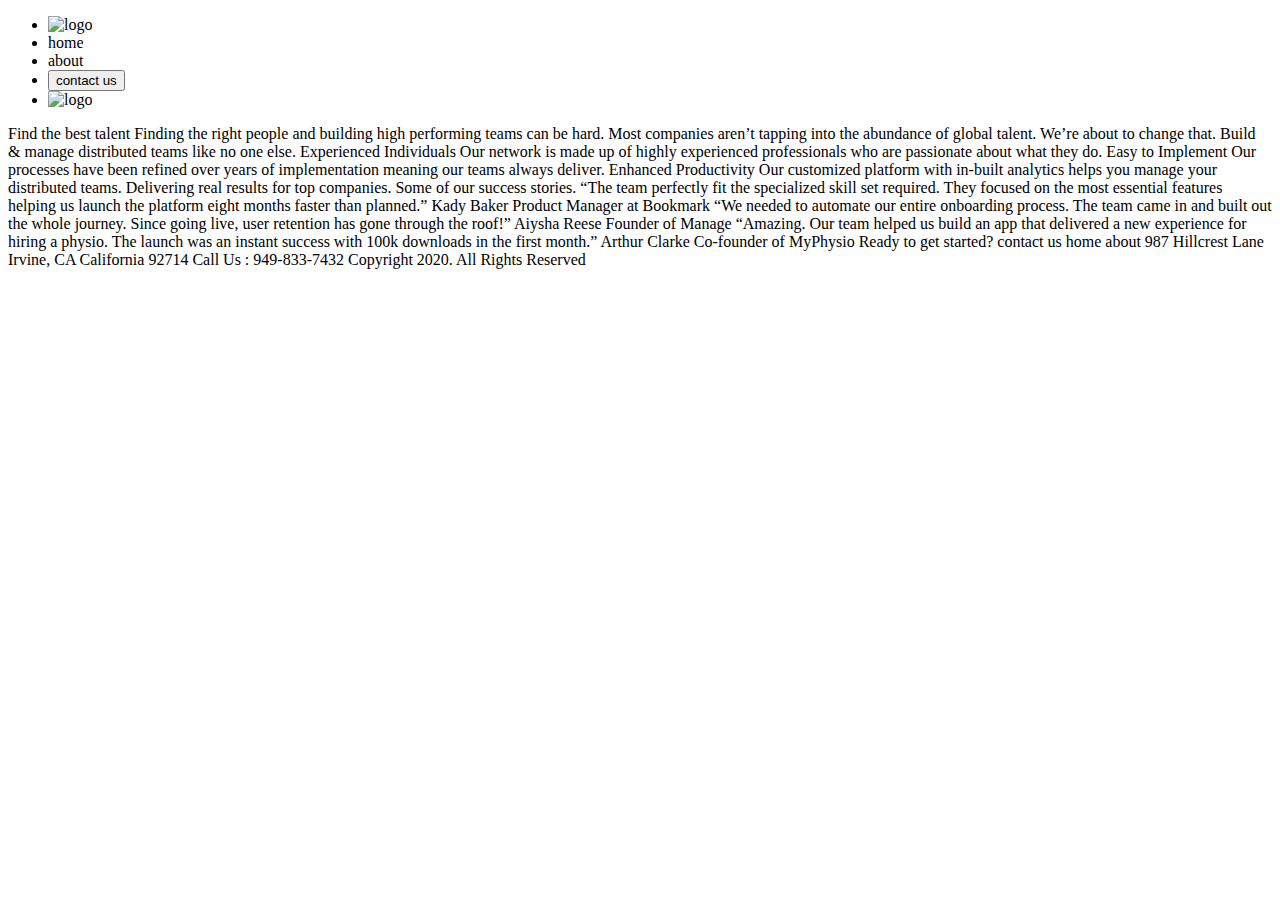
==== index.html @ 1f0f5867 "first commit" ====
<!DOCTYPE html>
<html lang="en">

<head>
  <meta charset="UTF-8">
  <meta name="viewport" content="width=device-width, initial-scale=1.0">
  <base href="http://127.0.0.1:5500/public/">
  <link rel="preconnect" href="https://fonts.googleapis.com">
  <link rel="preconnect" href="https://fonts.gstatic.com" crossorigin>
  <link href="https://fonts.googleapis.com/css2?family=Livvic:wght@500;600;700&display=swap" rel="stylesheet">
  <link rel="icon" type="image/png" sizes="32x32" href="assets/favicon-32x32.png">
  <link rel="stylesheet" href="css/styles.css">
  <title>Frontend Mentor | myteam website challenge - Homepage</title>
</head>

<body>

  <header>
    <nav>
      <ul>
        <li>
          <a>
            <img src="assets/logo.svg" alt="logo">
          </a>
        </li>
        <li>home</li>
        <li>about</li>
        <li>
          <button>contact us</button>
        </li>
        <li><img src="assets/icon-hamburger.svg" alt="logo"></li>
      </ul>


    </nav>
  </header>
  

  



  Find the best talent

  Finding the right people and building high performing teams can
  be hard. Most companies aren’t tapping into the abundance of global
  talent. We’re about to change that.



  Build & manage distributed teams like no one else.

  Experienced Individuals
  Our network is made up of highly experienced professionals who are
  passionate about what they do.

  Easy to Implement
  Our processes have been refined over years of implementation meaning
  our teams always deliver.

  Enhanced Productivity
  Our customized platform with in-built analytics helps you manage your
  distributed teams.



  Delivering real results for top companies. Some of our success stories.

  “The team perfectly fit the specialized skill set required. They focused
  on the most essential features helping us launch the platform eight months
  faster than planned.”
  Kady Baker
  Product Manager at Bookmark

  “We needed to automate our entire onboarding process. The team came in and
  built out the whole journey. Since going live, user retention has gone
  through the roof!”
  Aiysha Reese
  Founder of Manage

  “Amazing. Our team helped us build an app that delivered a new experience for
  hiring a physio. The launch was an instant success with 100k downloads in the
  first month.”
  Arthur Clarke
  Co-founder of MyPhysio



  Ready to get started?

  contact us



  home
  about

  987 Hillcrest Lane
  Irvine, CA
  California 92714
  Call Us : 949-833-7432

  Copyright 2020. All Rights Reserved

</body>

</html>
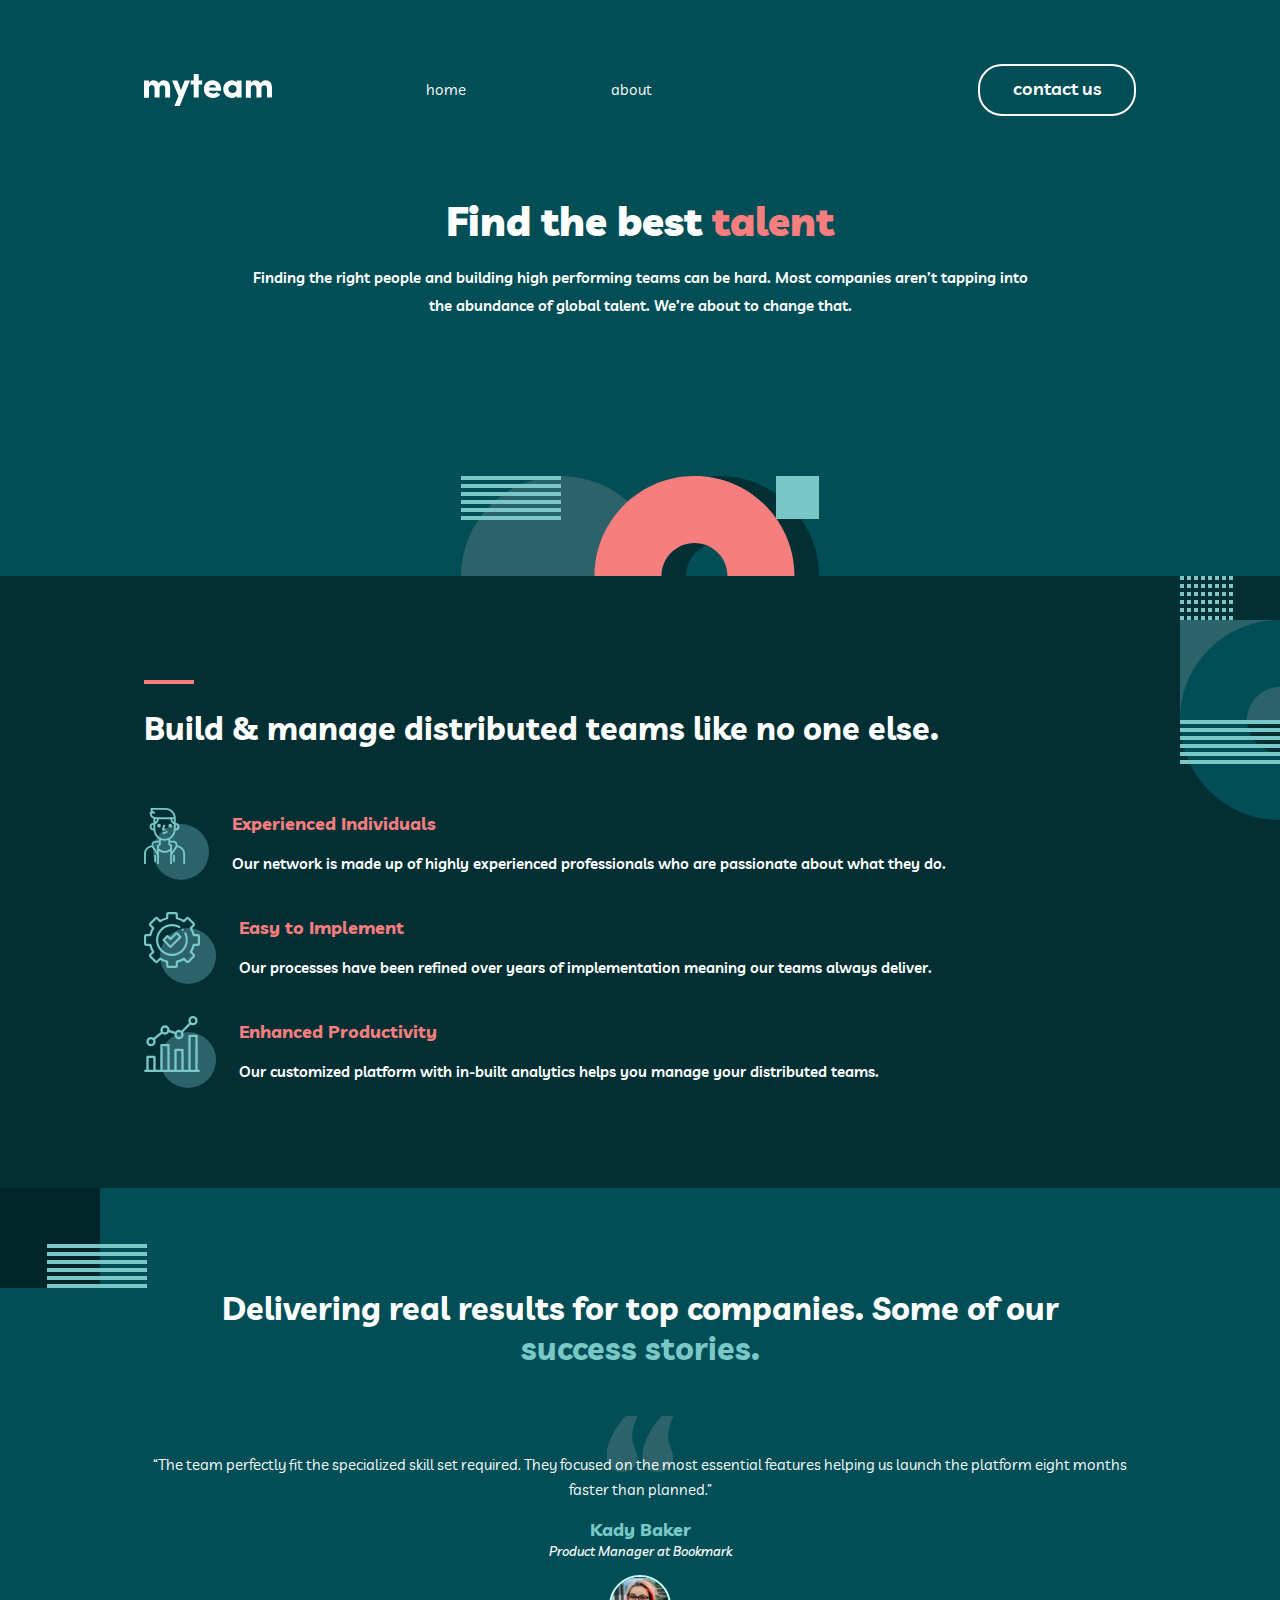
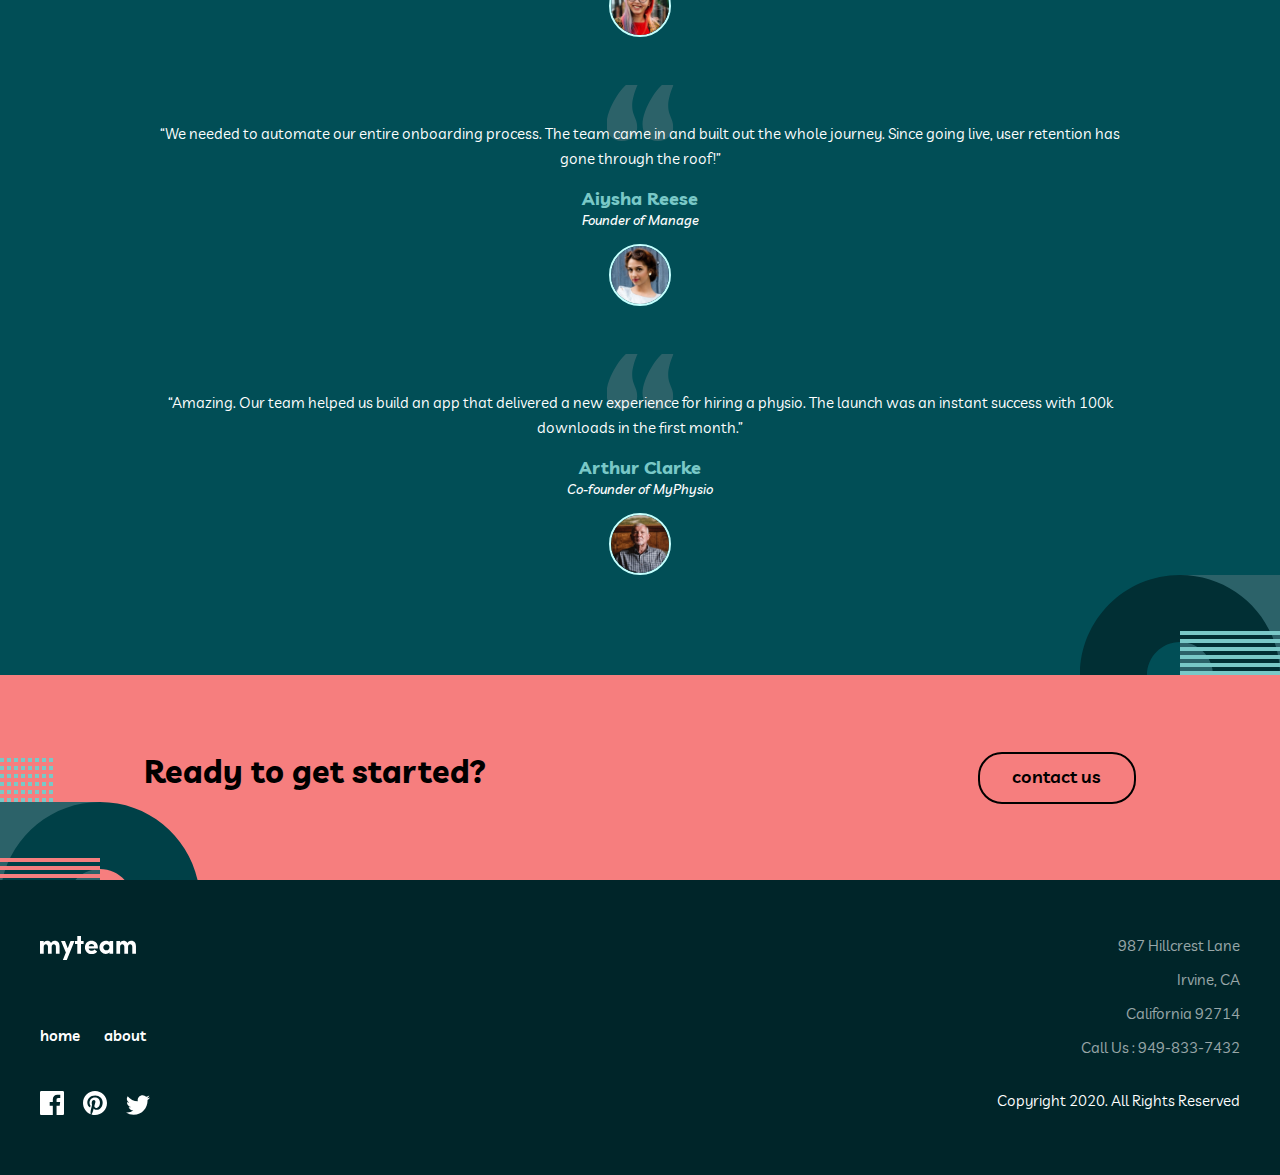
==== commit ba34c2c4: "view for mobile tablet and desktop is OP" ====
--- a/index.html
+++ b/index.html
@@ -4,104 +4,150 @@
 <head>
   <meta charset="UTF-8">
   <meta name="viewport" content="width=device-width, initial-scale=1.0">
-  <base href="http://127.0.0.1:5500/public/">
+  <!-- <base href="http://127.0.0.1:5500/public/"> --> <!-- For DEV -->
+  <base href="https://wallas938.github.io/myteam-multi-page-website/public/">
   <link rel="preconnect" href="https://fonts.googleapis.com">
   <link rel="preconnect" href="https://fonts.gstatic.com" crossorigin>
   <link href="https://fonts.googleapis.com/css2?family=Livvic:wght@500;600;700&display=swap" rel="stylesheet">
   <link rel="icon" type="image/png" sizes="32x32" href="assets/favicon-32x32.png">
+  <link rel="stylesheet" href="css/header.css">
   <link rel="stylesheet" href="css/styles.css">
   <title>Frontend Mentor | myteam website challenge - Homepage</title>
 </head>
 
 <body>
-
   <header>
     <nav>
       <ul>
-        <li>
-          <a>
+        <li class="logo">
+          <a href="#">
             <img src="assets/logo.svg" alt="logo">
           </a>
         </li>
-        <li>home</li>
-        <li>about</li>
-        <li>
+        <li class="hide-for-mobile home"><a href="#">home</a></li>
+        <li class="hide-for-mobile about"><a href="#">about</a></li>
+        <li class="hide-for-mobile contact-us">
           <button>contact us</button>
         </li>
-        <li><img src="assets/icon-hamburger.svg" alt="logo"></li>
+        <li class="hide-for-tablet-and-desktop icon-humberger">
+          <img src="assets/icon-hamburger.svg" alt="humberger icon">
+        </li>
       </ul>
-
-
     </nav>
   </header>
-  
 
-  
+  <section id="hero">
+    <img class="bg-pattern-1 hide-for-mobile hide-for-tablet" src="assets/bg-pattern-home-1.svg"
+      alt="a big black circle">
+    <img class="bg-pattern-2" src="assets/bg-pattern-home-2.svg" alt="two circles">
+    <div class="hero__container container">
+      <h1>Find the best <span class="talent">talent</span></h1>
+      <p>Finding the right people and building high performing teams can
+        be hard. Most companies aren’t tapping into the abundance of global
+        talent. We’re about to change that.
+      </p>
+    </div>
+  </section>
 
+  <section id="features">
+    <img class="bg-pattern-3" src="assets/bg-pattern-home-3.svg" alt="a pattern in the baground">
+    <div class="features__container container">
+      <h1>Build & manage distributed teams like no one else.</h1>
+      <div class="feature-list">
+        <div class="feature">
+          <img src="assets/icon-person.svg" alt="icon of a person">
+          <div>
+            <h3>Experienced Individuals</h3>
+            <p>Our network is made up of highly experienced professionals who are
+              passionate about what they do.</p>
+          </div>
+        </div>
+        <div class="feature">
+          <img src="assets/icon-cog.svg" alt="icon of a cog">
+          <div>
+            <h3>Easy to Implement</h3>
+            <p>Our processes have been refined over years of implementation meaning
+              our teams always deliver.</p>
+          </div>
+        </div>
+        <div class="feature">
+          <img src="assets/icon-chart.svg" alt="" srcset="">
+          <div>
+            <h3>Enhanced Productivity</h3>
+            <p>Our customized platform with in-built analytics helps you manage your
+              distributed teams.</p>
+          </div>
+        </div>
+      </div>
+    </div>
+  </section>
 
+  <section id="stories">
+    <img class="bg-square" src="assets/bg-pattern-home-4-about-3.svg" alt="a square pattern" srcset="">
+    <img class="bg-circle" src="assets/bg-pattern-home-5.svg" alt="" srcset="a circle pattern">
+    <div class="container stories__container">
+      <h2>Delivering real results for top companies. Some of our <span class="succes">success stories.</span></h2>
+      <div class="stories-list">
+        <div class="story">
+          <img class="icon-quotes" src="assets/icon-quotes.svg" alt="an image of quote">
+          <p class="testimonial">“The team perfectly fit the specialized skill set required. They focused
+            on the most essential features helping us launch the platform eight months
+            faster than planned.”</p>
+          <p class="name">Kady Baker</p>
+          <p class="position">Product Manager at Bookmark</p>
+          <img src="assets/avatar-kady.jpg" alt="picture of a woman">
+        </div>
+        <div class="story">
+          <img class="icon-quotes" src="assets/icon-quotes.svg" alt="an image of quote">
+          <p class="testimonial">“We needed to automate our entire onboarding process. The team came in and
+            built out the whole journey. Since going live, user retention has gone
+            through the roof!”</p>
+          <p class="name">Aiysha Reese</p>
+          <p class="position">Founder of Manage</p>
+          <img src="assets/avatar-aiysha.jpg" alt="picture of a woman">
+        </div>
+        <div class="story">
+          <img class="icon-quotes" src="assets/icon-quotes.svg" alt="an image of quote">
+          <p class="testimonial">“Amazing. Our team helped us build an app that delivered a new experience for
+            hiring a physio. The launch was an instant success with 100k downloads in the
+            first month.”</p>
+          <p class="name">Arthur Clarke</p>
+          <p class="position">Co-founder of MyPhysio</p>
+          <img src="assets/avatar-arthur.jpg" alt="picture of a man" srcset="">
+        </div>
+      </div>
+    </div>
+  </section>
 
-  Find the best talent
+  <section id="contact">
+    <img class="bg-pattern-6" src="assets/bg-pattern-home-6-about-5.svg" alt="a pattern of a circle">
+    <div class="container contact__container">
+      <h2>Ready to get started?</h2>
+      <button>contact us</button>
+    </div>
+  </section>
 
-  Finding the right people and building high performing teams can
-  be hard. Most companies aren’t tapping into the abundance of global
-  talent. We’re about to change that.
-
-
-
-  Build & manage distributed teams like no one else.
-
-  Experienced Individuals
-  Our network is made up of highly experienced professionals who are
-  passionate about what they do.
-
-  Easy to Implement
-  Our processes have been refined over years of implementation meaning
-  our teams always deliver.
-
-  Enhanced Productivity
-  Our customized platform with in-built analytics helps you manage your
-  distributed teams.
-
-
-
-  Delivering real results for top companies. Some of our success stories.
-
-  “The team perfectly fit the specialized skill set required. They focused
-  on the most essential features helping us launch the platform eight months
-  faster than planned.”
-  Kady Baker
-  Product Manager at Bookmark
-
-  “We needed to automate our entire onboarding process. The team came in and
-  built out the whole journey. Since going live, user retention has gone
-  through the roof!”
-  Aiysha Reese
-  Founder of Manage
-
-  “Amazing. Our team helped us build an app that delivered a new experience for
-  hiring a physio. The launch was an instant success with 100k downloads in the
-  first month.”
-  Arthur Clarke
-  Co-founder of MyPhysio
-
-
-
-  Ready to get started?
-
-  contact us
-
-
-
-  home
-  about
-
-  987 Hillcrest Lane
-  Irvine, CA
-  California 92714
-  Call Us : 949-833-7432
-
-  Copyright 2020. All Rights Reserved
-
+  <footer>
+    <div class="footer__container">
+      <img src="assets/logo.svg" alt="the site logo">
+      <ul class="links">
+        <li class="link">home</li>
+        <li class="link">about</li>
+      </ul>
+      <address>
+        <p>987 Hillcrest Lane</p>
+        <p>Irvine, CA</p>
+        <p>California 92714</p>
+        <p>Call Us : 949-833-7432</p>
+      </address>
+      <div class="socials">
+        <img src="assets/icon-facebook.svg" alt="facebook">
+        <img src="assets/icon-pinterest.svg" alt="pinterest">
+        <img src="assets/icon-twitter.svg" alt="twitter">
+      </div>
+      <p class="copyright">Copyright 2020. All Rights Reserved</p>
+    </div>
+  </footer>
 </body>
 
 </html>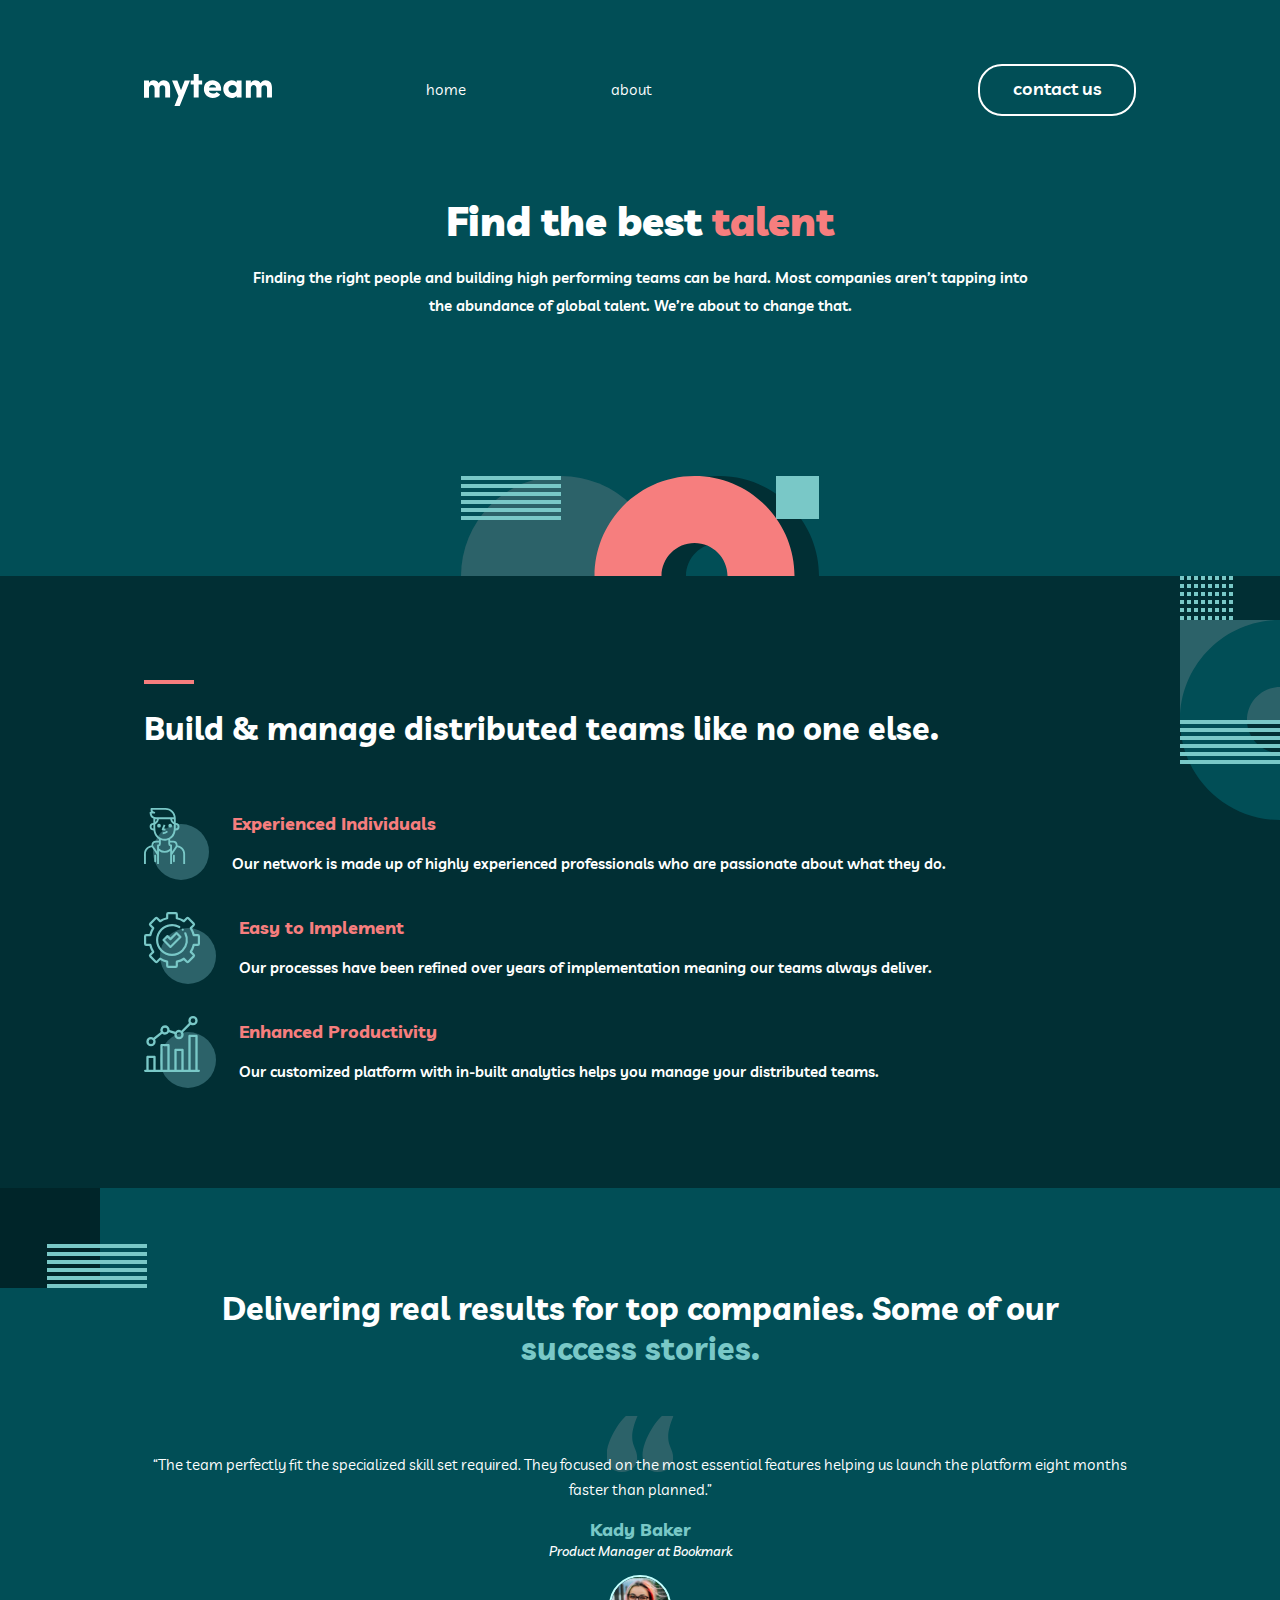
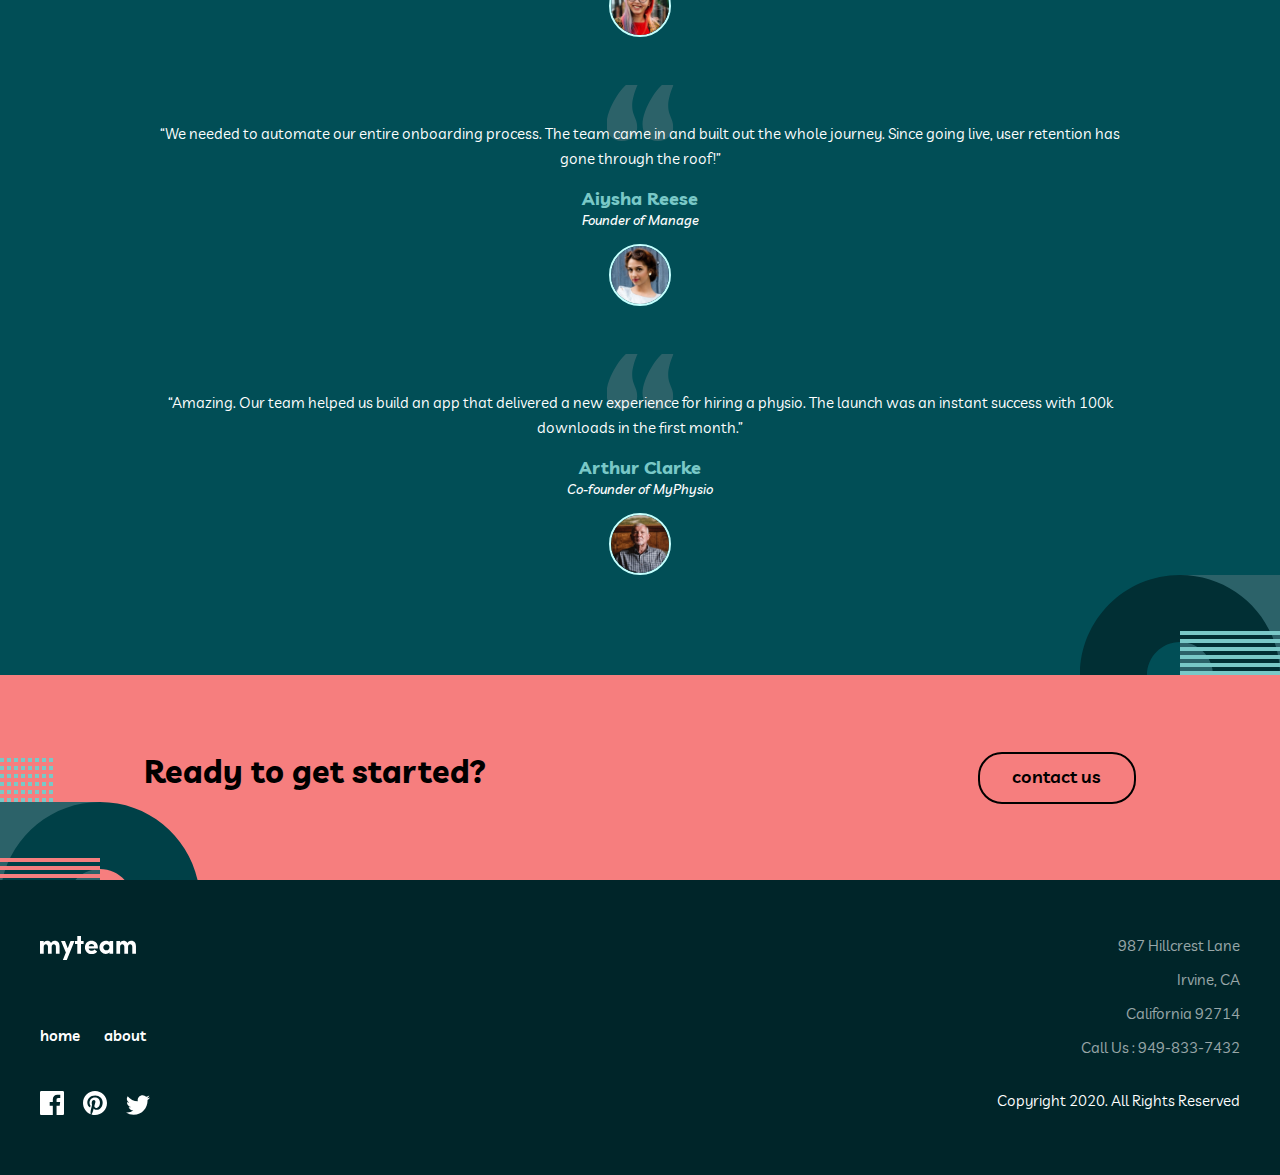
==== commit 1943a934: "fix prod 1" ====
--- a/index.html
+++ b/index.html
@@ -11,6 +11,8 @@
   <link href="https://fonts.googleapis.com/css2?family=Livvic:wght@500;600;700&display=swap" rel="stylesheet">
   <link rel="icon" type="image/png" sizes="32x32" href="assets/favicon-32x32.png">
   <link rel="stylesheet" href="css/header.css">
+  <link rel="stylesheet" href="css/get-started.css">
+  <link rel="stylesheet" href="css/footer.css">
   <link rel="stylesheet" href="css/styles.css">
   <title>Frontend Mentor | myteam website challenge - Homepage</title>
 </head>
@@ -24,8 +26,8 @@
             <img src="assets/logo.svg" alt="logo">
           </a>
         </li>
-        <li class="hide-for-mobile home"><a href="#">home</a></li>
-        <li class="hide-for-mobile about"><a href="#">about</a></li>
+        <li class="hide-for-mobile home"><a href="index.html">home</a></li>
+        <li class="hide-for-mobile about"><a href="about.html">about</a></li>
         <li class="hide-for-mobile contact-us">
           <button>contact us</button>
         </li>
@@ -119,9 +121,9 @@
     </div>
   </section>
 
-  <section id="contact">
+  <section id="get-started">
     <img class="bg-pattern-6" src="assets/bg-pattern-home-6-about-5.svg" alt="a pattern of a circle">
-    <div class="container contact__container">
+    <div class="container get-started__container">
       <h2>Ready to get started?</h2>
       <button>contact us</button>
     </div>
@@ -148,6 +150,7 @@
       <p class="copyright">Copyright 2020. All Rights Reserved</p>
     </div>
   </footer>
+  <script src="scripts/script.js" defer> </script>
 </body>
 
 </html>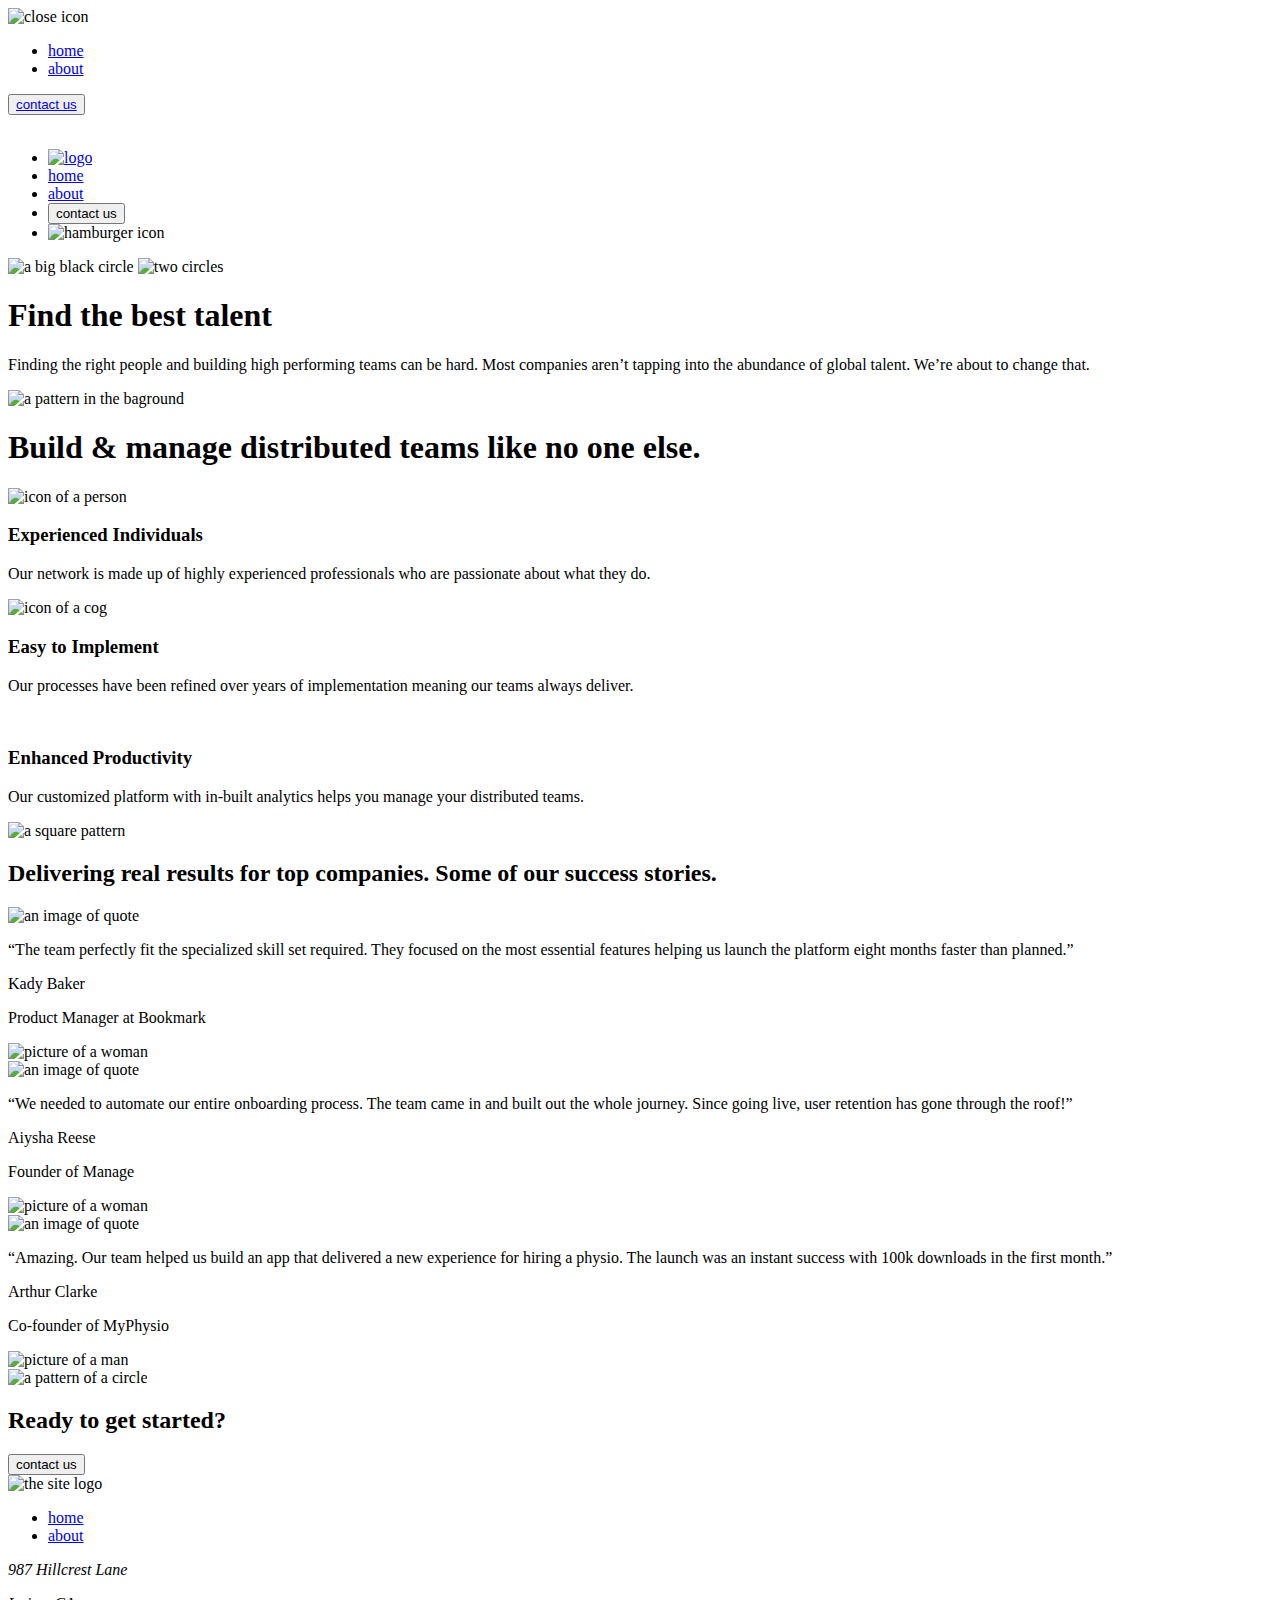
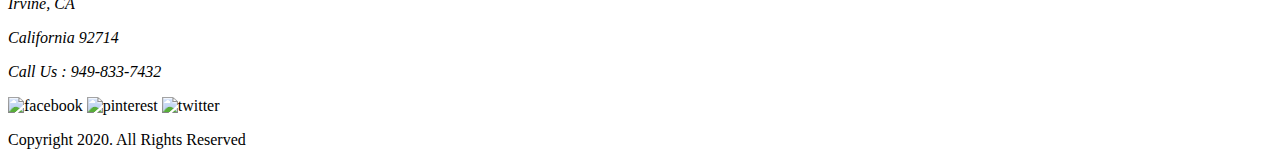
==== commit 91ad57b1: "pages moved towards the folder root" ====
--- a/index.html
+++ b/index.html
@@ -4,20 +4,36 @@
 <head>
   <meta charset="UTF-8">
   <meta name="viewport" content="width=device-width, initial-scale=1.0">
-  <!-- <base href="http://127.0.0.1:5500/public/"> --> <!-- For DEV -->
-  <base href="https://wallas938.github.io/myteam-multi-page-website/public/">
+  <base href="http://127.0.0.1:5500/docs/"> <!-- For DEV -->
+  <!-- <base href="https://wallas938.github.io/myteam-multi-page-website/docs/"> -->
   <link rel="preconnect" href="https://fonts.googleapis.com">
   <link rel="preconnect" href="https://fonts.gstatic.com" crossorigin>
   <link href="https://fonts.googleapis.com/css2?family=Livvic:wght@500;600;700&display=swap" rel="stylesheet">
   <link rel="icon" type="image/png" sizes="32x32" href="assets/favicon-32x32.png">
+  <link rel="stylesheet" href="css/menu.css">
   <link rel="stylesheet" href="css/header.css">
   <link rel="stylesheet" href="css/get-started.css">
   <link rel="stylesheet" href="css/footer.css">
   <link rel="stylesheet" href="css/styles.css">
+  <script src="scripts/scirpt.js" defer></script>
   <title>Frontend Mentor | myteam website challenge - Homepage</title>
 </head>
 
 <body>
+  <div class="hide-for-tablet-and-desktop modals-backdrop hide"></div>
+  <div class="hide-for-tablet-and-desktop menu slide-out hide">
+    <div class="icon-close">
+      <img src="assets/icon-close.svg" alt="close icon">
+    </div>
+    <ul>
+      <li><a href="index.html">home</a></li>
+      <li><a href="about.html">about</a></li>
+    </ul>
+    <div class="menu-cta">
+      <button><a href="contact.html">contact us</a></button>
+    </div>
+    <img class="bg-pattern-about-1-mobile-nav-1" src="assets/bg-pattern-about-1-mobile-nav-1.svg" alt="" srcset="">
+  </div>
   <header>
     <nav>
       <ul>
@@ -26,13 +42,13 @@
             <img src="assets/logo.svg" alt="logo">
           </a>
         </li>
-        <li class="hide-for-mobile home"><a href="index.html">home</a></li>
+        <li class="hide-for-mobile home"><a href="#">home</a></li>
         <li class="hide-for-mobile about"><a href="about.html">about</a></li>
         <li class="hide-for-mobile contact-us">
-          <button>contact us</button>
+          <a href="contact.html"><button>contact us</button></a>
         </li>
-        <li class="hide-for-tablet-and-desktop icon-humberger">
-          <img src="assets/icon-hamburger.svg" alt="humberger icon">
+        <li class="hide-for-tablet-and-desktop icon-hamburger">
+          <img src="assets/icon-hamburger.svg" alt="hamburger icon">
         </li>
       </ul>
     </nav>
@@ -133,8 +149,8 @@
     <div class="footer__container">
       <img src="assets/logo.svg" alt="the site logo">
       <ul class="links">
-        <li class="link">home</li>
-        <li class="link">about</li>
+        <li class="link"><a href="index.html">home</a></li>
+        <li class="link"><a href="about.html">about</a></li>
       </ul>
       <address>
         <p>987 Hillcrest Lane</p>
@@ -150,7 +166,5 @@
       <p class="copyright">Copyright 2020. All Rights Reserved</p>
     </div>
   </footer>
-  <script src="scripts/script.js" defer> </script>
 </body>
-
 </html>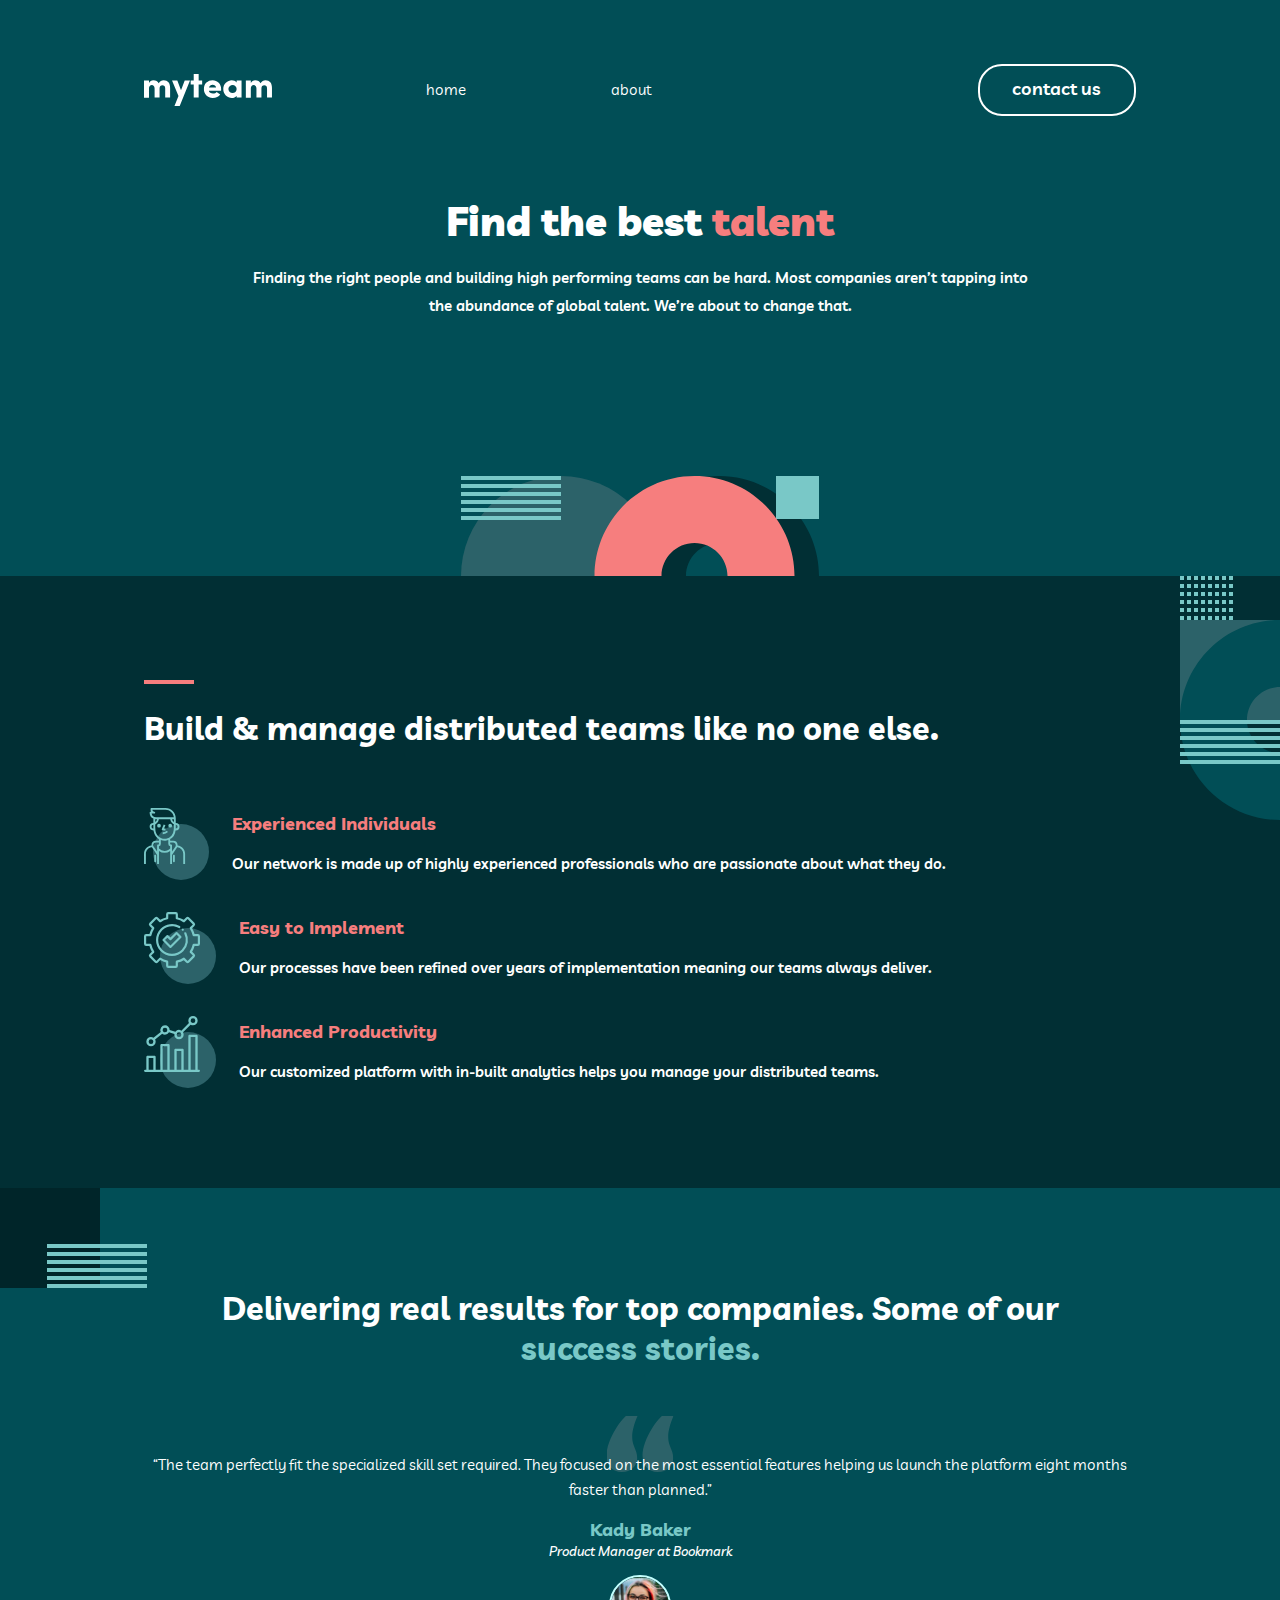
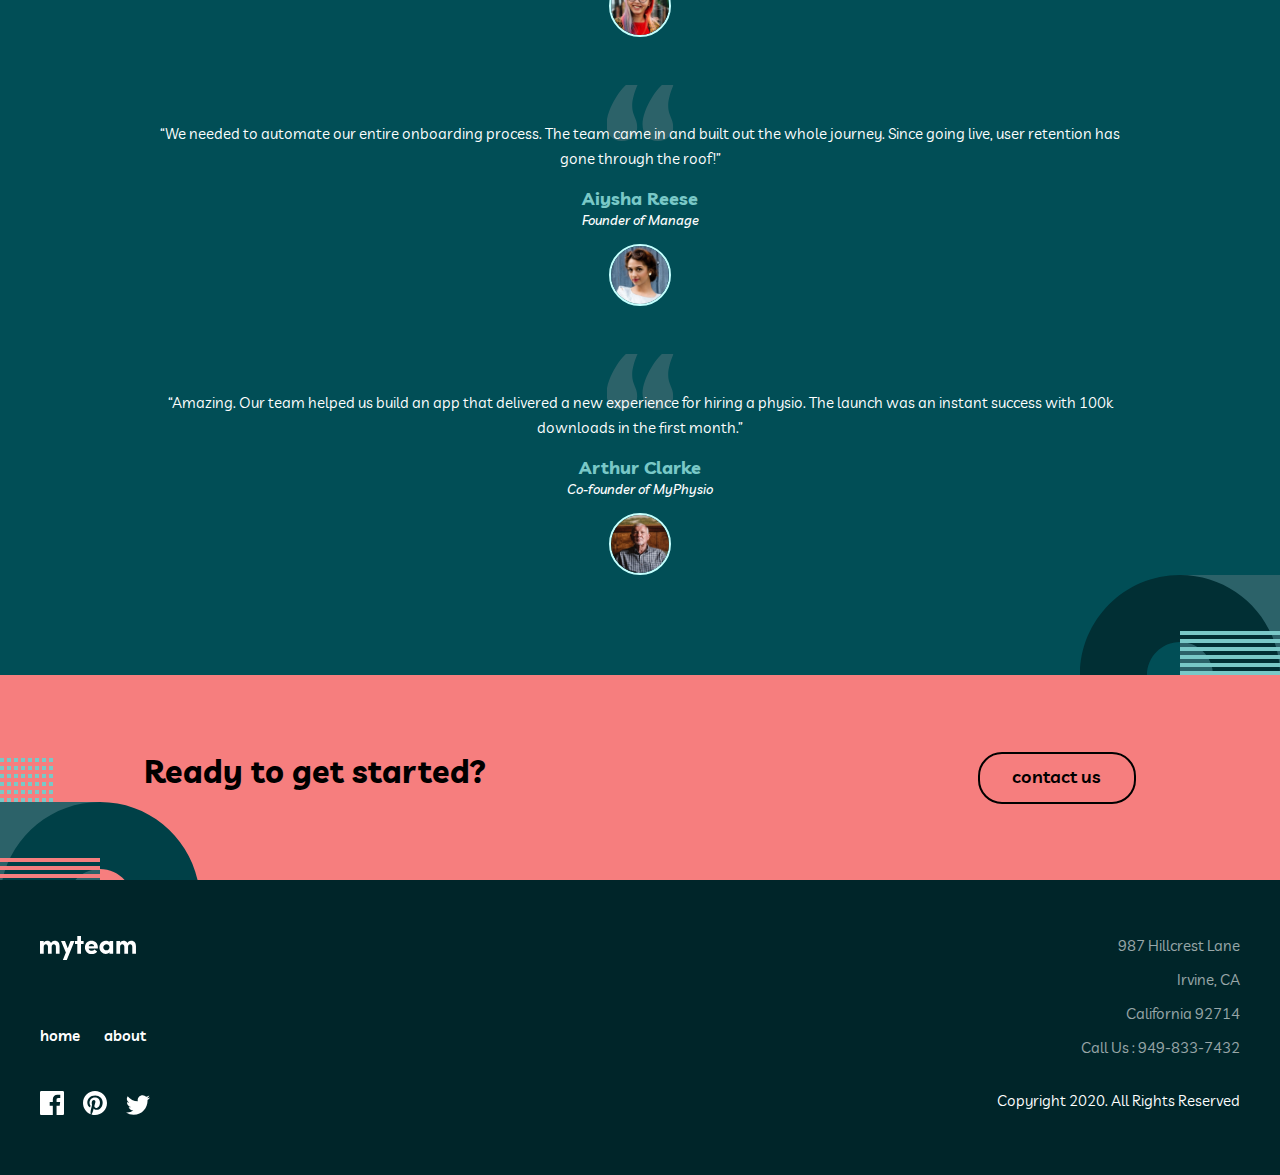
==== commit fafd4030: "pages moved towards the folder root" ====
--- a/index.html
+++ b/index.html
@@ -4,8 +4,8 @@
 <head>
   <meta charset="UTF-8">
   <meta name="viewport" content="width=device-width, initial-scale=1.0">
-  <base href="http://127.0.0.1:5500/docs/"> <!-- For DEV -->
-  <!-- <base href="https://wallas938.github.io/myteam-multi-page-website/docs/"> -->
+  <!-- <base href="http://127.0.0.1:5500/docs/"> --> <!-- For DEV -->
+  <base href="https://wallas938.github.io/myteam-multi-page-website/docs/">
   <link rel="preconnect" href="https://fonts.googleapis.com">
   <link rel="preconnect" href="https://fonts.gstatic.com" crossorigin>
   <link href="https://fonts.googleapis.com/css2?family=Livvic:wght@500;600;700&display=swap" rel="stylesheet">
